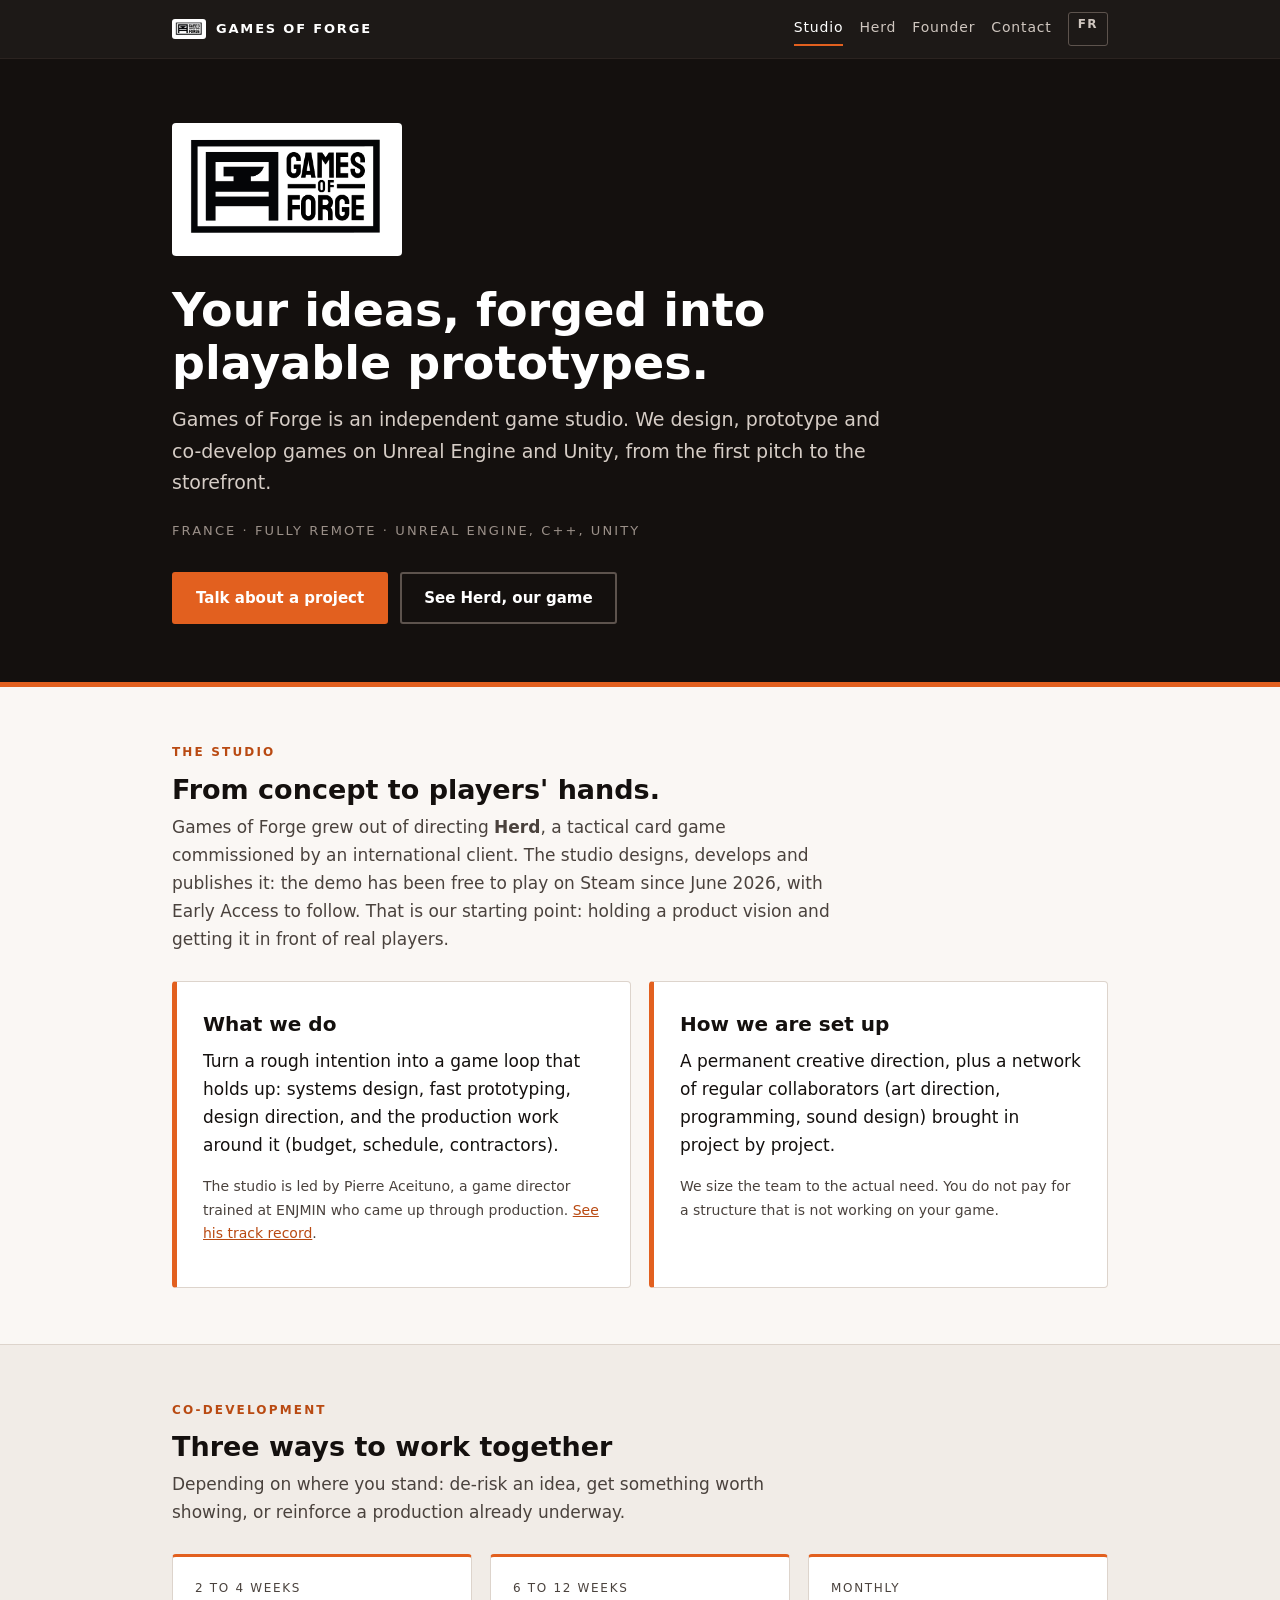
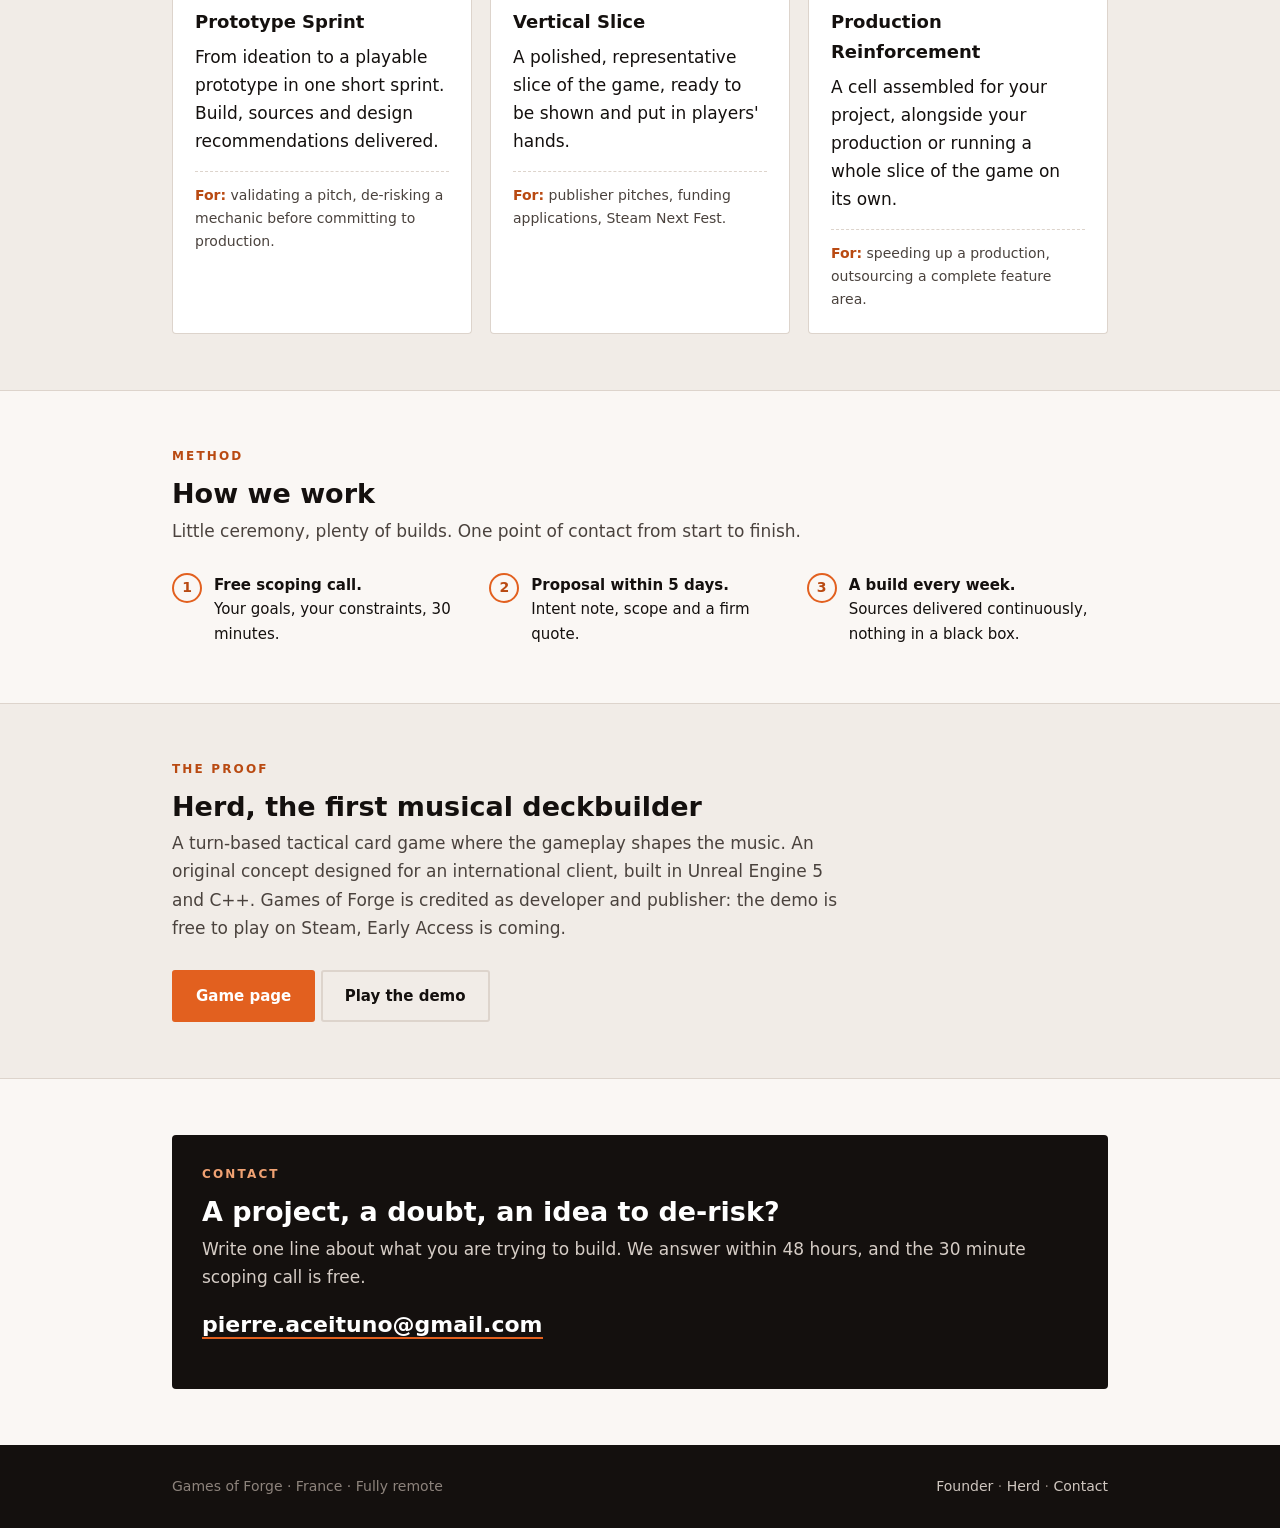
==== en/index.html @ 680ab9d8 "Site Games of Forge v1 : studio, fondateur, Herd, en francais et en anglais" ====
<!doctype html>
<html lang="en">
<head>
<meta charset="utf-8">
<meta name="viewport" content="width=device-width, initial-scale=1">
<title>Games of Forge: independent game studio</title>
<meta name="description" content="Games of Forge is an independent game studio in France. Creative direction, rapid prototyping and co-development on Unreal Engine and Unity. Herd, the first musical deckbuilder, playable demo on Steam.">
<meta property="og:type" content="website">
<meta property="og:locale" content="en_GB">
<meta property="og:title" content="Games of Forge: independent game studio">
<meta property="og:description" content="Design, prototyping and co-development on Unreal Engine and Unity. Herd, the first musical deckbuilder, playable demo on Steam.">
<meta property="og:image" content="og.png">
<meta name="twitter:card" content="summary_large_image">
<link rel="icon" href="../assets/gof-icon.png">
<link rel="stylesheet" href="../style.css">
</head>
<body>

<nav class="nav">
  <div class="wrap">
    <a class="nav-brand" href="index.html"><img src="../assets/gof-logo.png" alt="Games of Forge"> Games of Forge</a>
    <div class="nav-links">
      <a href="index.html" class="on">Studio</a>
      <a href="herd.html">Herd</a>
      <a href="pierre.html">Founder</a>
      <a href="#contact">Contact</a>
      <a class="lang" href="../index.html" hreflang="fr">FR</a>
    </div>
  </div>
</nav>

<header class="hero">
  <div class="wrap">
    <img class="logo" src="../assets/gof-logo.png" alt="Games of Forge logo">
    <h1>Your ideas, forged into playable prototypes.</h1>
    <p class="sub">Games of Forge is an independent game studio. We design, prototype and co-develop games on Unreal Engine and Unity, from the first pitch to the storefront.</p>
    <p class="meta">France · Fully remote · Unreal Engine, C++, Unity</p>
    <div class="cta">
      <a class="btn" href="#contact">Talk about a project</a>
      <a class="btn ghost" href="herd.html">See Herd, our game</a>
    </div>
  </div>
</header>

<section>
  <div class="wrap">
    <p class="kicker">The studio</p>
    <h2>From concept to players' hands.</h2>
    <p class="lead">Games of Forge grew out of directing <b>Herd</b>, a tactical card game commissioned by an international client. The studio designs, develops and publishes it: the demo has been free to play on Steam since June 2026, with Early Access to follow. That is our starting point: holding a product vision and getting it in front of real players.</p>

    <div class="grid c2">
      <div class="feature">
        <h3>What we do</h3>
        <p>Turn a rough intention into a game loop that holds up: systems design, fast prototyping, design direction, and the production work around it (budget, schedule, contractors).</p>
        <p class="small">The studio is led by Pierre Aceituno, a game director trained at ENJMIN who came up through production. <a href="pierre.html">See his track record</a>.</p>
      </div>
      <div class="feature">
        <h3>How we are set up</h3>
        <p>A permanent creative direction, plus a network of regular collaborators (art direction, programming, sound design) brought in project by project.</p>
        <p class="small">We size the team to the actual need. You do not pay for a structure that is not working on your game.</p>
      </div>
    </div>
  </div>
</section>

<section class="alt">
  <div class="wrap">
    <p class="kicker">Co-development</p>
    <h2>Three ways to work together</h2>
    <p class="lead">Depending on where you stand: de-risk an idea, get something worth showing, or reinforce a production already underway.</p>

    <div class="grid c3">
      <div class="card">
        <p class="tag">2 to 4 weeks</p>
        <h3>Prototype Sprint</h3>
        <p>From ideation to a playable prototype in one short sprint. Build, sources and design recommendations delivered.</p>
        <p class="pour"><b>For:</b> validating a pitch, de-risking a mechanic before committing to production.</p>
      </div>
      <div class="card">
        <p class="tag">6 to 12 weeks</p>
        <h3>Vertical Slice</h3>
        <p>A polished, representative slice of the game, ready to be shown and put in players' hands.</p>
        <p class="pour"><b>For:</b> publisher pitches, funding applications, Steam Next Fest.</p>
      </div>
      <div class="card">
        <p class="tag">Monthly</p>
        <h3>Production Reinforcement</h3>
        <p>A cell assembled for your project, alongside your production or running a whole slice of the game on its own.</p>
        <p class="pour"><b>For:</b> speeding up a production, outsourcing a complete feature area.</p>
      </div>
    </div>
  </div>
</section>

<section>
  <div class="wrap">
    <p class="kicker">Method</p>
    <h2>How we work</h2>
    <p class="lead">Little ceremony, plenty of builds. One point of contact from start to finish.</p>
    <div class="steps">
      <div class="step">
        <div class="num">1</div>
        <p><b>Free scoping call.</b><br>Your goals, your constraints, 30 minutes.</p>
      </div>
      <div class="step">
        <div class="num">2</div>
        <p><b>Proposal within 5 days.</b><br>Intent note, scope and a firm quote.</p>
      </div>
      <div class="step">
        <div class="num">3</div>
        <p><b>A build every week.</b><br>Sources delivered continuously, nothing in a black box.</p>
      </div>
    </div>
  </div>
</section>

<section class="alt">
  <div class="wrap">
    <p class="kicker">The proof</p>
    <h2>Herd, the first musical deckbuilder</h2>
    <p class="lead">A turn-based tactical card game where the gameplay shapes the music. An original concept designed for an international client, built in Unreal Engine 5 and C++. Games of Forge is credited as developer and publisher: the demo is free to play on Steam, Early Access is coming.</p>
    <div class="cta" style="margin-top:0">
      <a class="btn" href="herd.html">Game page</a>
      <a class="btn ghost" style="color:var(--ink);border-color:var(--line)" href="https://store.steampowered.com/app/4291690/" target="_blank" rel="noopener">Play the demo</a>
    </div>
  </div>
</section>

<section id="contact">
  <div class="wrap">
    <div class="contact-box">
      <p class="kicker" style="color:#f0a273">Contact</p>
      <h2>A project, a doubt, an idea to de-risk?</h2>
      <p>Write one line about what you are trying to build. We answer within 48 hours, and the 30 minute scoping call is free.</p>
      <p><a class="mail" href="mailto:pierre.aceituno@gmail.com?subject=Games%20of%20Forge%20project">pierre.aceituno@gmail.com</a></p>
    </div>
  </div>
</section>

<footer>
  <div class="wrap">
    <div>Games of Forge · France · Fully remote</div>
    <div><a href="pierre.html">Founder</a> · <a href="herd.html">Herd</a> · <a href="mailto:pierre.aceituno@gmail.com">Contact</a></div>
  </div>
</footer>

</body>
</html>
---- style.css ----
/* Games of Forge : feuille de style unique. Sobre, noir / blanc / orange forge. */

:root {
  --ink: #14100e;
  --ink-soft: #4a423d;
  --paper: #faf7f4;
  --paper-alt: #f1ece7;
  --line: #ddd4cc;
  --forge: #e2601f;
  --forge-dark: #b94a12;
  --max: 980px;
}

* { box-sizing: border-box; }

html { scroll-behavior: smooth; }

body {
  margin: 0;
  background: var(--paper);
  color: var(--ink);
  font-family: "Segoe UI", Inter, system-ui, -apple-system, Helvetica, Arial, sans-serif;
  font-size: 17px;
  line-height: 1.65;
  -webkit-text-size-adjust: 100%;
}

img { max-width: 100%; height: auto; display: block; }

a { color: var(--forge-dark); }
a:hover { color: var(--forge); }

.wrap { max-width: var(--max); margin: 0 auto; padding: 0 22px; }

/* ---------- barre de navigation ---------- */
.nav {
  position: sticky; top: 0; z-index: 20;
  background: rgba(20, 16, 14, .96);
  border-bottom: 1px solid #2b2320;
}
.nav .wrap {
  display: flex; align-items: center; gap: 18px;
  min-height: 58px; flex-wrap: wrap;
}
.nav-brand {
  display: flex; align-items: center; gap: 10px;
  color: #fff; text-decoration: none;
  font-weight: 700; letter-spacing: .14em; text-transform: uppercase; font-size: 13px;
}
.nav-brand img { width: 34px; background: #fff; padding: 3px; border-radius: 3px; }
.nav-links { display: flex; gap: 16px; margin-left: auto; flex-wrap: wrap; }
.nav-links a {
  color: #cfc6bf; text-decoration: none; font-size: 14px;
  letter-spacing: .06em; padding: 4px 0;
}
.nav-links a:hover, .nav-links a.on { color: #fff; border-bottom: 2px solid var(--forge); }
.nav-links a.lang {
  border: 1px solid #5d534d; border-radius: 3px; padding: 2px 9px;
  font-size: 12px; letter-spacing: .12em; font-weight: 700;
}
.nav-links a.lang:hover { border-color: var(--forge); color: #fff; }

/* ---------- hero ---------- */
.hero {
  background: var(--ink);
  color: #fff;
  padding: 64px 0 58px;
  border-bottom: 5px solid var(--forge);
}
.hero img.logo { width: 230px; background: #fff; padding: 12px; border-radius: 4px; margin-bottom: 28px; }
.hero h1 {
  font-size: clamp(28px, 6.2vw, 46px);
  line-height: 1.15; margin: 0 0 14px; font-weight: 700;
  max-width: 20ch;
}
.hero p.sub { font-size: clamp(16px, 3.6vw, 19px); color: #d6cdc6; margin: 0 0 8px; max-width: 60ch; }
.hero p.meta {
  margin: 22px 0 0; font-size: 13px; letter-spacing: .16em;
  text-transform: uppercase; color: #9b9089;
}
.hero .cta { margin-top: 30px; display: flex; gap: 12px; flex-wrap: wrap; }

.btn {
  display: inline-block; text-decoration: none; font-weight: 600; font-size: 15px;
  padding: 12px 22px; border-radius: 3px; border: 2px solid var(--forge);
  background: var(--forge); color: #fff;
}
.btn:hover { background: var(--forge-dark); border-color: var(--forge-dark); color: #fff; }
.btn.ghost { background: transparent; color: #fff; border-color: #5d534d; }
.btn.ghost:hover { border-color: #fff; background: transparent; color: #fff; }

/* ---------- sections ---------- */
section { padding: 56px 0; border-bottom: 1px solid var(--line); }
section.alt { background: var(--paper-alt); }
section:last-of-type { border-bottom: 0; }

h2 {
  font-size: clamp(21px, 4.6vw, 27px); margin: 0 0 6px; line-height: 1.25;
}
h2 + .lead { color: var(--ink-soft); margin: 0 0 28px; max-width: 62ch; }
h3 { font-size: 18px; margin: 0 0 6px; }
p { margin: 0 0 16px; }
.small { font-size: 14px; color: var(--ink-soft); }

.kicker {
  font-size: 12px; letter-spacing: .18em; text-transform: uppercase;
  color: var(--forge-dark); font-weight: 700; margin: 0 0 10px;
}

/* ---------- grilles ---------- */
.grid { display: grid; gap: 18px; }
.grid.c3 { grid-template-columns: repeat(3, 1fr); }
.grid.c2 { grid-template-columns: repeat(2, 1fr); }

.card {
  background: #fff; border: 1px solid var(--line); border-radius: 4px;
  padding: 22px; border-top: 3px solid var(--forge);
}
.card .tag {
  font-size: 12px; letter-spacing: .14em; text-transform: uppercase;
  color: var(--ink-soft); margin: 0 0 8px;
}
.card p:last-child { margin-bottom: 0; }
.card .pour { font-size: 14px; color: var(--ink-soft); border-top: 1px dashed var(--line); padding-top: 12px; margin-top: 14px; }
.card .pour b { color: var(--forge-dark); }

/* etapes numerotees */
.steps { counter-reset: step; display: grid; gap: 16px; grid-template-columns: repeat(3, 1fr); }
.step { display: flex; gap: 12px; align-items: flex-start; }
.step .num {
  flex: 0 0 30px; height: 30px; border-radius: 50%;
  border: 2px solid var(--forge); color: var(--forge-dark);
  display: flex; align-items: center; justify-content: center;
  font-weight: 700; font-size: 14px;
}
.step p { margin: 0; font-size: 15px; }

/* bloc mis en avant */
.feature {
  background: #fff; border: 1px solid var(--line); border-left: 5px solid var(--forge);
  border-radius: 4px; padding: 26px;
}
.feature h3 { font-size: 20px; }

/* liste de faits */
.facts { list-style: none; padding: 0; margin: 0; }
.facts li { padding: 10px 0; border-bottom: 1px solid var(--line); font-size: 15px; }
.facts li:last-child { border-bottom: 0; }
.facts b { display: block; font-size: 13px; letter-spacing: .08em; text-transform: uppercase; color: var(--ink-soft); font-weight: 700; }

/* ---------- parcours (page Pierre) ---------- */
.job { padding: 22px 0; border-bottom: 1px solid var(--line); }
.job:last-child { border-bottom: 0; }
.job .when { font-size: 13px; letter-spacing: .1em; text-transform: uppercase; color: var(--forge-dark); font-weight: 700; }
.job h3 { margin: 4px 0 2px; }
.job .where { color: var(--ink-soft); font-size: 15px; margin: 0 0 10px; }
.job ul { margin: 0; padding-left: 20px; }
.job li { margin-bottom: 6px; }

.tags { display: flex; flex-wrap: wrap; gap: 8px; padding: 0; margin: 0; list-style: none; }
.tags li {
  font-size: 13px; padding: 5px 11px; border-radius: 999px;
  background: #fff; border: 1px solid var(--line); color: var(--ink-soft);
}

/* ---------- contact ---------- */
.contact-box { background: var(--ink); color: #fff; border-radius: 4px; padding: 30px; }
.contact-box h2 { color: #fff; }
.contact-box p { color: #d6cdc6; }
.contact-box a.mail {
  color: #fff; font-size: clamp(17px, 4vw, 22px); font-weight: 700;
  text-decoration: none; border-bottom: 2px solid var(--forge); word-break: break-all;
}

/* ---------- pied de page ---------- */
footer {
  background: var(--ink); color: #8d837c; padding: 30px 0; font-size: 14px;
}
footer a { color: #cfc6bf; text-decoration: none; }
footer a:hover { color: #fff; }
footer .wrap { display: flex; gap: 14px; justify-content: space-between; flex-wrap: wrap; }

/* ---------- telephone ---------- */
@media (max-width: 760px) {
  body { font-size: 16px; }
  .grid.c3, .grid.c2, .steps { grid-template-columns: 1fr; }
  .hero { padding: 44px 0 40px; }
  .hero img.logo { width: 180px; }
  section { padding: 42px 0; }
  .nav .wrap { min-height: 52px; gap: 10px; }
  .nav-links { gap: 12px; margin-left: 0; width: 100%; }
}
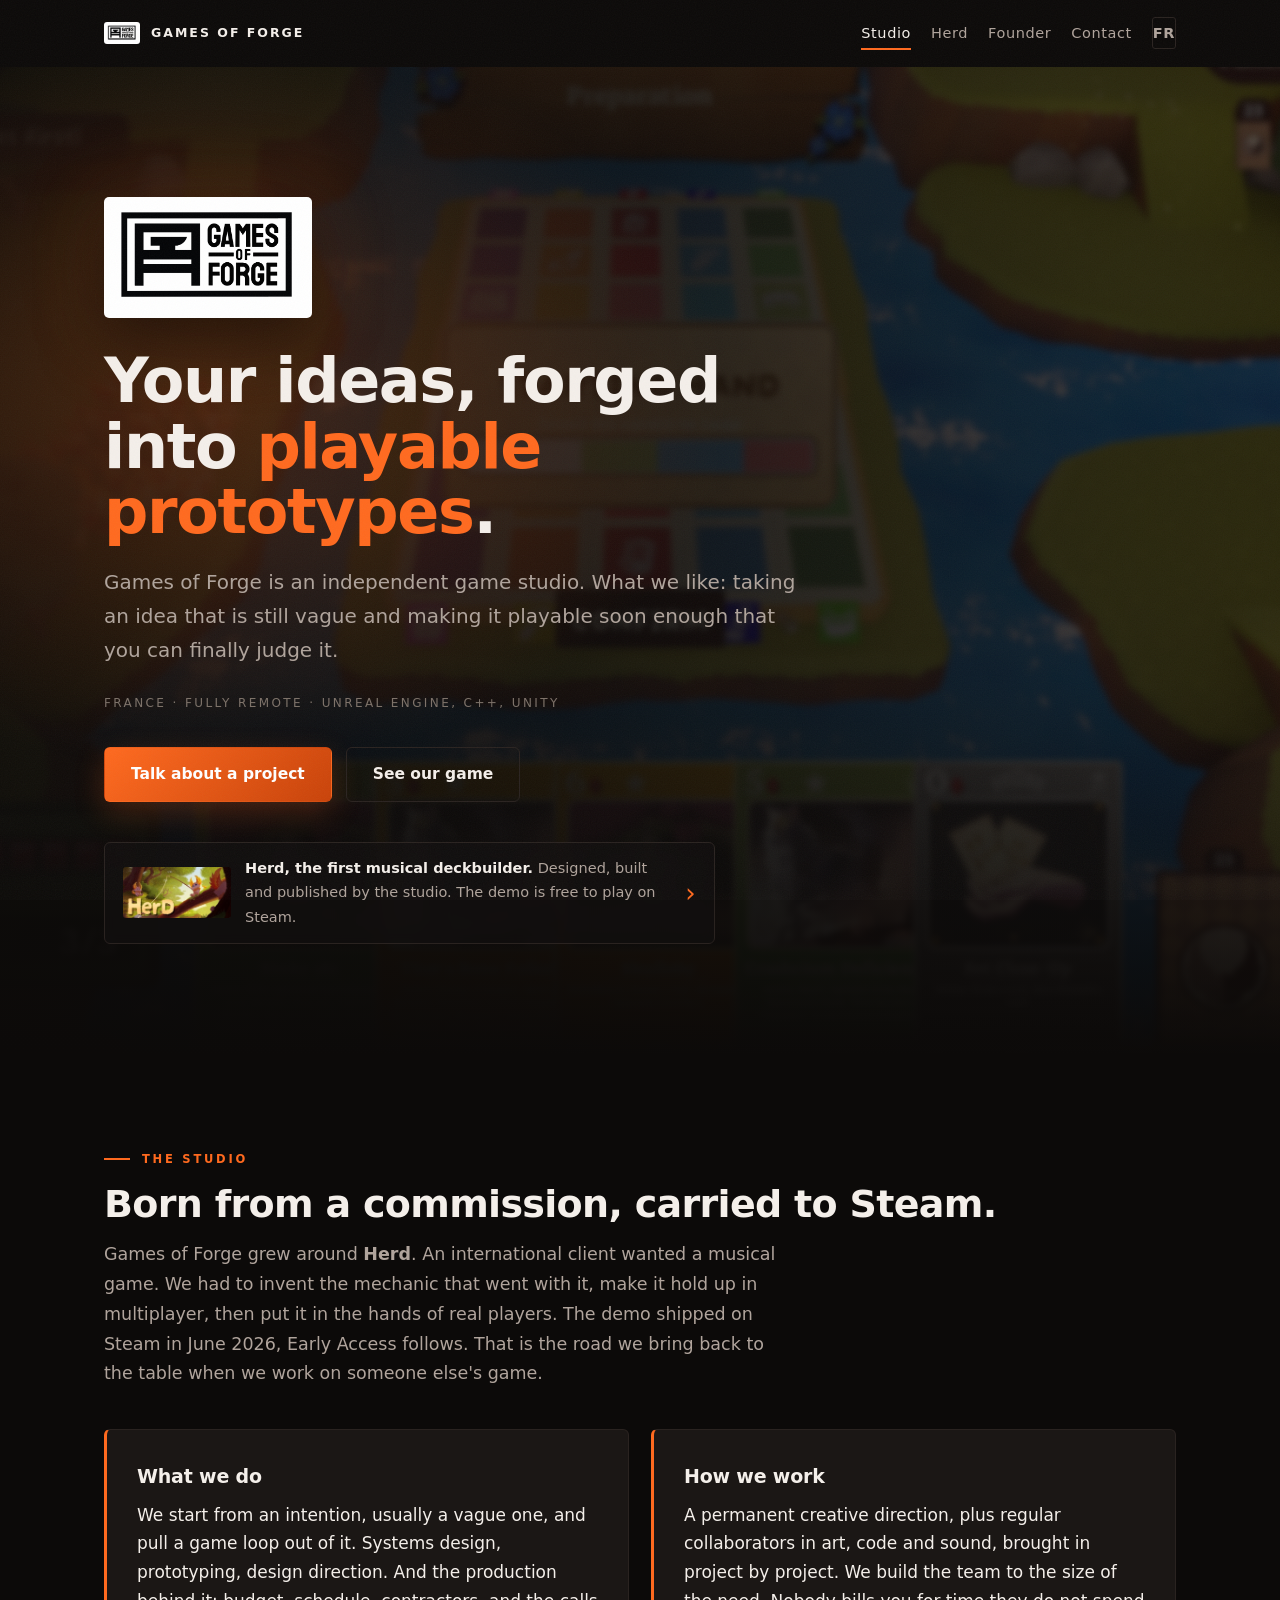
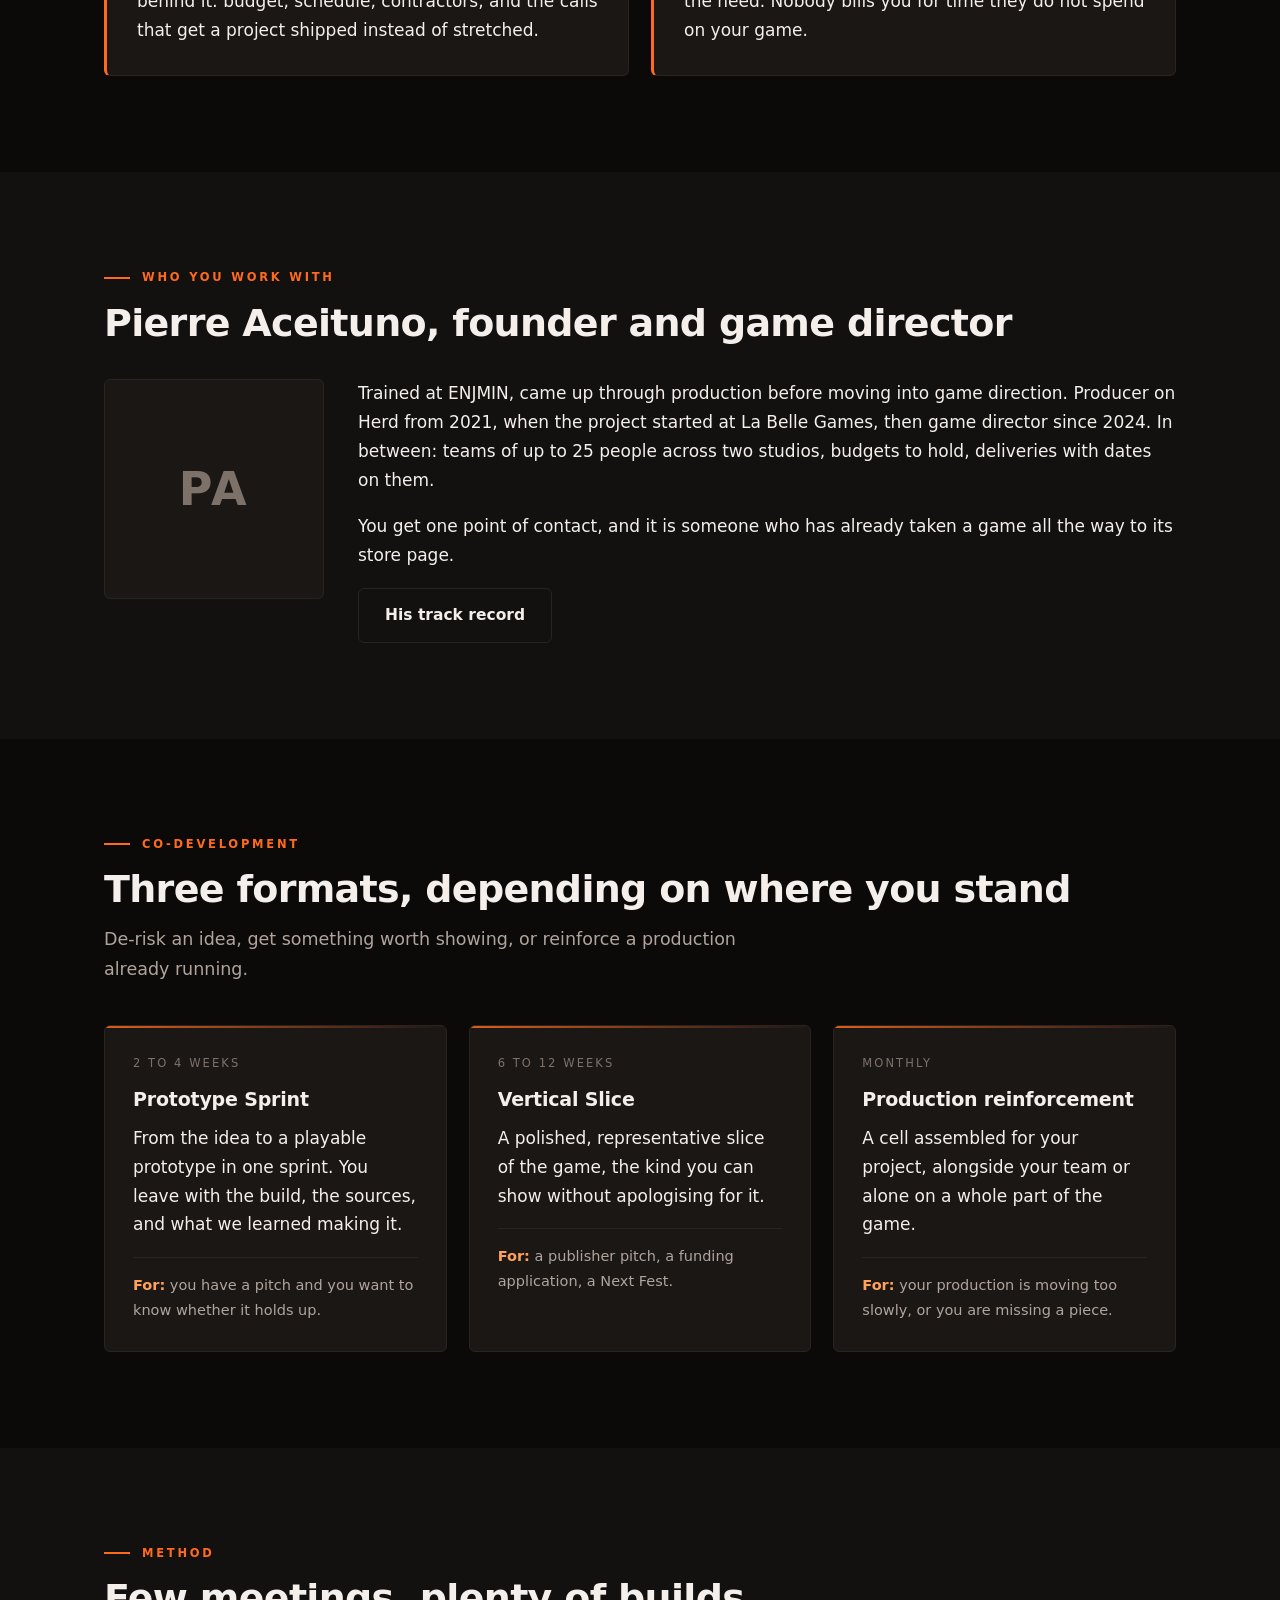
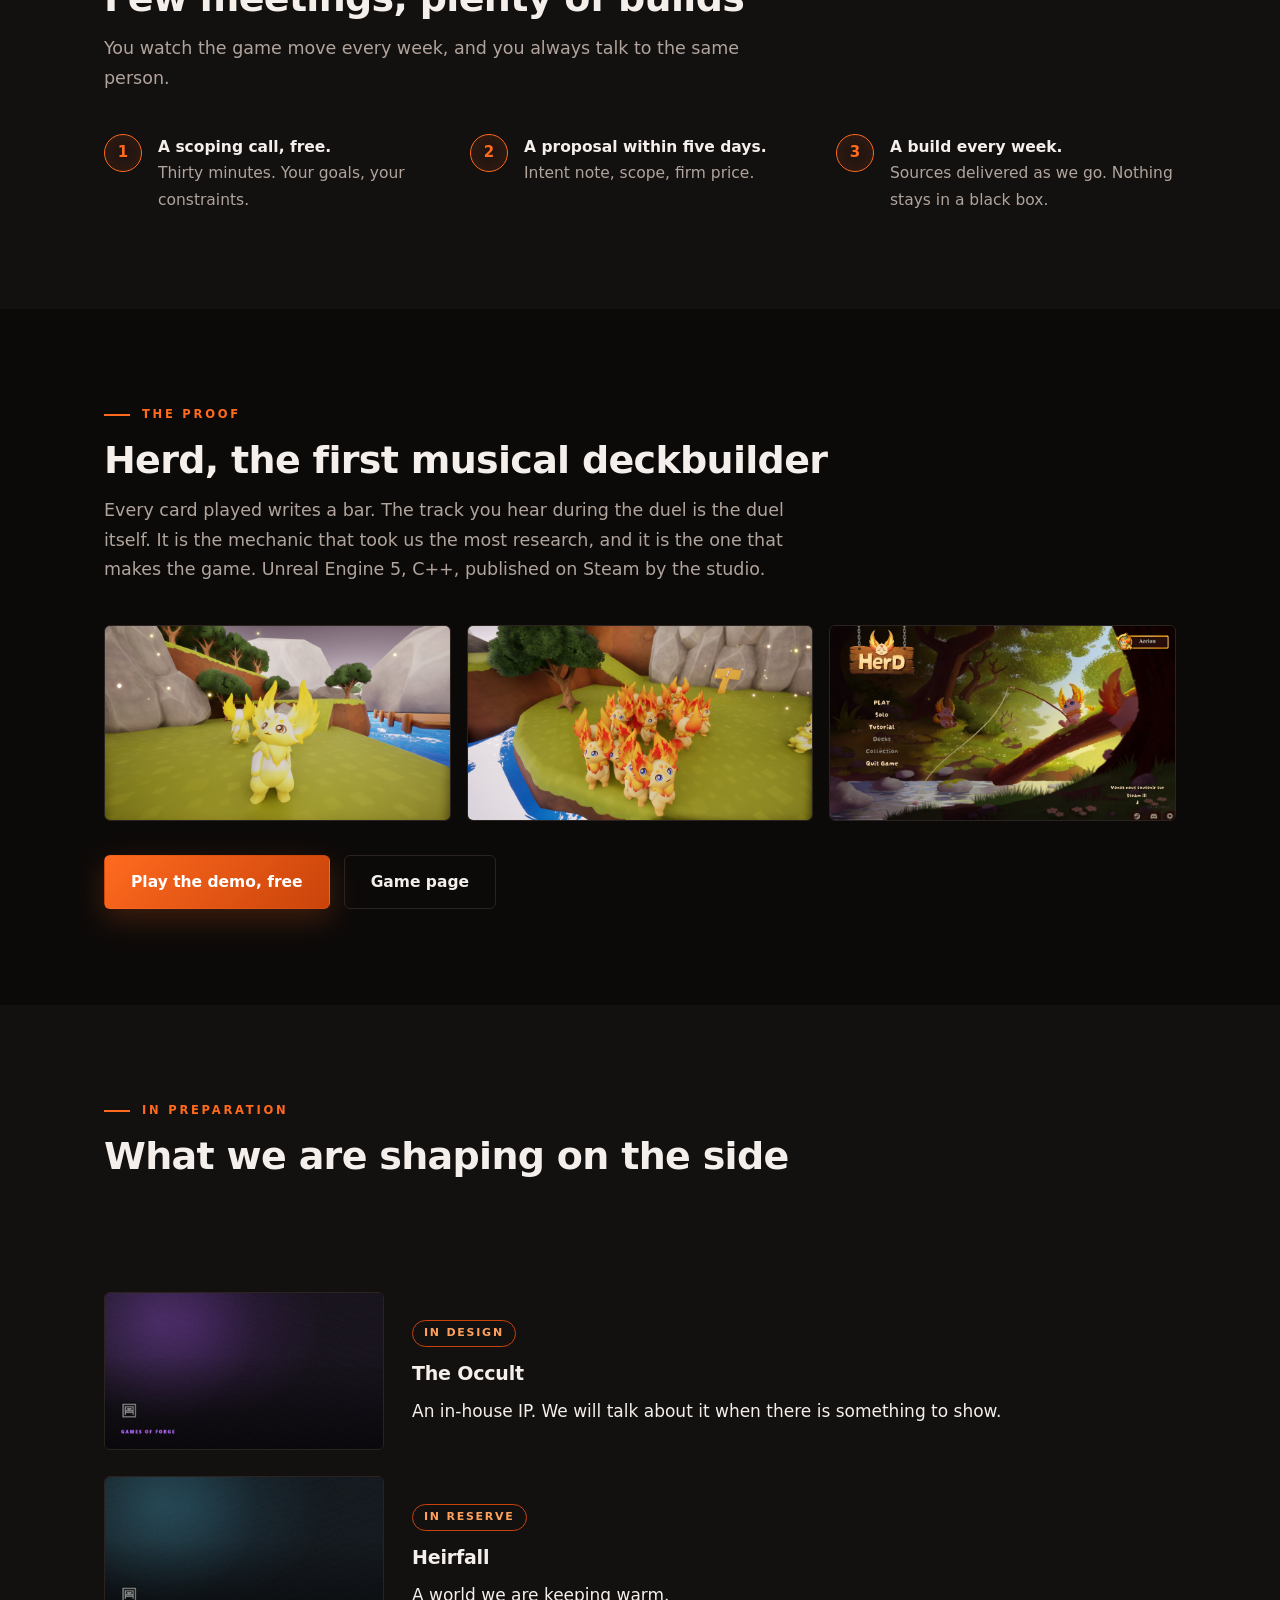
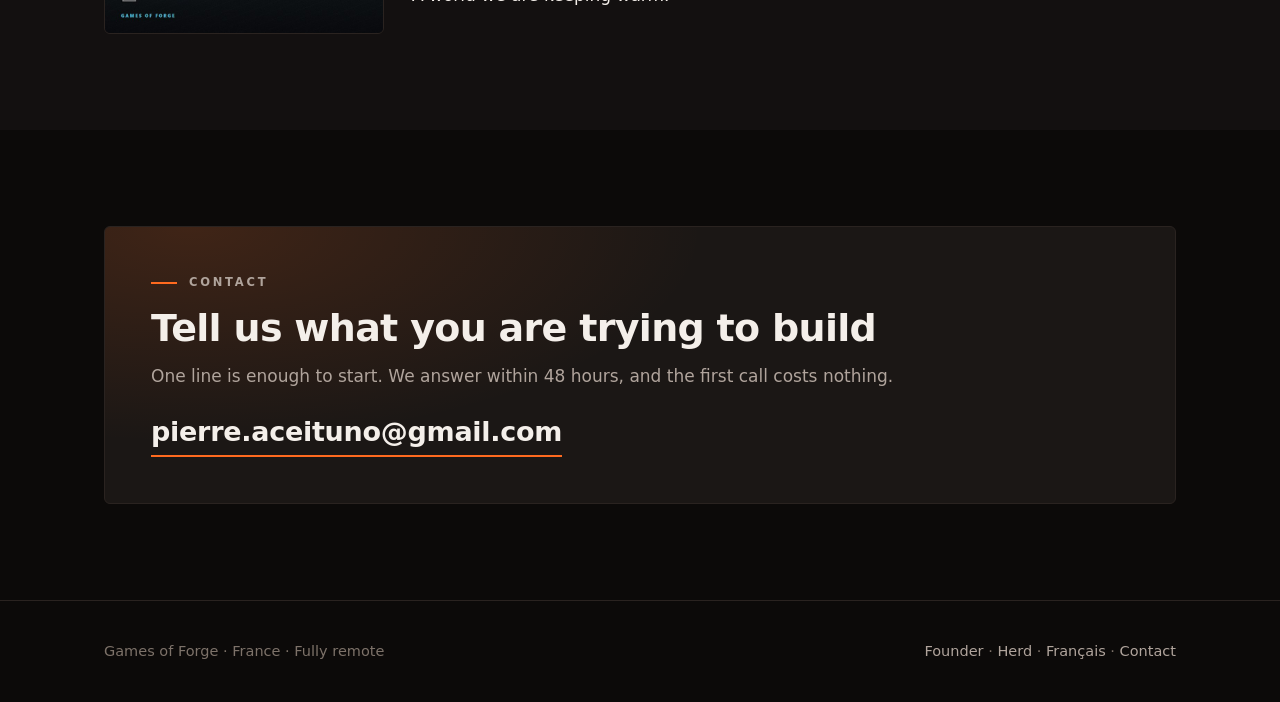
==== commit 2916b218: "Rattrapage des anciennes adresses /en/ + page 404 habillee, et version reelle de TORFA L'anglais vit" ====
--- a/en/index.html
+++ b/en/index.html
@@ -3,146 +3,22 @@
 <head>
 <meta charset="utf-8">
 <meta name="viewport" content="width=device-width, initial-scale=1">
-<title>Games of Forge: independent game studio</title>
-<meta name="description" content="Games of Forge is an independent game studio in France. Creative direction, rapid prototyping and co-development on Unreal Engine and Unity. Herd, the first musical deckbuilder, playable demo on Steam.">
-<meta property="og:type" content="website">
-<meta property="og:locale" content="en_GB">
-<meta property="og:title" content="Games of Forge: independent game studio">
-<meta property="og:description" content="Design, prototyping and co-development on Unreal Engine and Unity. Herd, the first musical deckbuilder, playable demo on Steam.">
-<meta property="og:image" content="og.png">
-<meta name="twitter:card" content="summary_large_image">
+<title>Games of Forge</title>
+<meta name="robots" content="noindex">
+<link rel="canonical" href="https://games-of-forge.github.io/">
+<meta http-equiv="refresh" content="0; url=../">
+<script>location.replace('../');</script>
 <link rel="icon" href="../assets/gof-icon.png">
 <link rel="stylesheet" href="../style.css">
 </head>
 <body>
-
-<nav class="nav">
+<!-- Rattrapage : cette adresse a circule avant la mise en ligne, l'anglais vit en fait a la racine. -->
+<section class="hero compact">
   <div class="wrap">
-    <a class="nav-brand" href="index.html"><img src="../assets/gof-logo.png" alt="Games of Forge"> Games of Forge</a>
-    <div class="nav-links">
-      <a href="index.html" class="on">Studio</a>
-      <a href="herd.html">Herd</a>
-      <a href="pierre.html">Founder</a>
-      <a href="#contact">Contact</a>
-      <a class="lang" href="../index.html" hreflang="fr">FR</a>
-    </div>
-  </div>
-</nav>
-
-<header class="hero">
-  <div class="wrap">
-    <img class="logo" src="../assets/gof-logo.png" alt="Games of Forge logo">
-    <h1>Your ideas, forged into playable prototypes.</h1>
-    <p class="sub">Games of Forge is an independent game studio. We design, prototype and co-develop games on Unreal Engine and Unity, from the first pitch to the storefront.</p>
-    <p class="meta">France · Fully remote · Unreal Engine, C++, Unity</p>
-    <div class="cta">
-      <a class="btn" href="#contact">Talk about a project</a>
-      <a class="btn ghost" href="herd.html">See Herd, our game</a>
-    </div>
-  </div>
-</header>
-
-<section>
-  <div class="wrap">
-    <p class="kicker">The studio</p>
-    <h2>From concept to players' hands.</h2>
-    <p class="lead">Games of Forge grew out of directing <b>Herd</b>, a tactical card game commissioned by an international client. The studio designs, develops and publishes it: the demo has been free to play on Steam since June 2026, with Early Access to follow. That is our starting point: holding a product vision and getting it in front of real players.</p>
-
-    <div class="grid c2">
-      <div class="feature">
-        <h3>What we do</h3>
-        <p>Turn a rough intention into a game loop that holds up: systems design, fast prototyping, design direction, and the production work around it (budget, schedule, contractors).</p>
-        <p class="small">The studio is led by Pierre Aceituno, a game director trained at ENJMIN who came up through production. <a href="pierre.html">See his track record</a>.</p>
-      </div>
-      <div class="feature">
-        <h3>How we are set up</h3>
-        <p>A permanent creative direction, plus a network of regular collaborators (art direction, programming, sound design) brought in project by project.</p>
-        <p class="small">We size the team to the actual need. You do not pay for a structure that is not working on your game.</p>
-      </div>
-    </div>
+    <p class="surtitre">Games of Forge</p>
+    <p class="chapo">The English site now lives at the root address.</p>
+    <div class="actions"><a class="bouton" href="../">Continue</a></div>
   </div>
 </section>
-
-<section class="alt">
-  <div class="wrap">
-    <p class="kicker">Co-development</p>
-    <h2>Three ways to work together</h2>
-    <p class="lead">Depending on where you stand: de-risk an idea, get something worth showing, or reinforce a production already underway.</p>
-
-    <div class="grid c3">
-      <div class="card">
-        <p class="tag">2 to 4 weeks</p>
-        <h3>Prototype Sprint</h3>
-        <p>From ideation to a playable prototype in one short sprint. Build, sources and design recommendations delivered.</p>
-        <p class="pour"><b>For:</b> validating a pitch, de-risking a mechanic before committing to production.</p>
-      </div>
-      <div class="card">
-        <p class="tag">6 to 12 weeks</p>
-        <h3>Vertical Slice</h3>
-        <p>A polished, representative slice of the game, ready to be shown and put in players' hands.</p>
-        <p class="pour"><b>For:</b> publisher pitches, funding applications, Steam Next Fest.</p>
-      </div>
-      <div class="card">
-        <p class="tag">Monthly</p>
-        <h3>Production Reinforcement</h3>
-        <p>A cell assembled for your project, alongside your production or running a whole slice of the game on its own.</p>
-        <p class="pour"><b>For:</b> speeding up a production, outsourcing a complete feature area.</p>
-      </div>
-    </div>
-  </div>
-</section>
-
-<section>
-  <div class="wrap">
-    <p class="kicker">Method</p>
-    <h2>How we work</h2>
-    <p class="lead">Little ceremony, plenty of builds. One point of contact from start to finish.</p>
-    <div class="steps">
-      <div class="step">
-        <div class="num">1</div>
-        <p><b>Free scoping call.</b><br>Your goals, your constraints, 30 minutes.</p>
-      </div>
-      <div class="step">
-        <div class="num">2</div>
-        <p><b>Proposal within 5 days.</b><br>Intent note, scope and a firm quote.</p>
-      </div>
-      <div class="step">
-        <div class="num">3</div>
-        <p><b>A build every week.</b><br>Sources delivered continuously, nothing in a black box.</p>
-      </div>
-    </div>
-  </div>
-</section>
-
-<section class="alt">
-  <div class="wrap">
-    <p class="kicker">The proof</p>
-    <h2>Herd, the first musical deckbuilder</h2>
-    <p class="lead">A turn-based tactical card game where the gameplay shapes the music. An original concept designed for an international client, built in Unreal Engine 5 and C++. Games of Forge is credited as developer and publisher: the demo is free to play on Steam, Early Access is coming.</p>
-    <div class="cta" style="margin-top:0">
-      <a class="btn" href="herd.html">Game page</a>
-      <a class="btn ghost" style="color:var(--ink);border-color:var(--line)" href="https://store.steampowered.com/app/4291690/" target="_blank" rel="noopener">Play the demo</a>
-    </div>
-  </div>
-</section>
-
-<section id="contact">
-  <div class="wrap">
-    <div class="contact-box">
-      <p class="kicker" style="color:#f0a273">Contact</p>
-      <h2>A project, a doubt, an idea to de-risk?</h2>
-      <p>Write one line about what you are trying to build. We answer within 48 hours, and the 30 minute scoping call is free.</p>
-      <p><a class="mail" href="mailto:pierre.aceituno@gmail.com?subject=Games%20of%20Forge%20project">pierre.aceituno@gmail.com</a></p>
-    </div>
-  </div>
-</section>
-
-<footer>
-  <div class="wrap">
-    <div>Games of Forge · France · Fully remote</div>
-    <div><a href="pierre.html">Founder</a> · <a href="herd.html">Herd</a> · <a href="mailto:pierre.aceituno@gmail.com">Contact</a></div>
-  </div>
-</footer>
-
 </body>
 </html>
--- a/style.css
+++ b/style.css
@@ -1,14 +1,19 @@
-/* Games of Forge : feuille de style unique. Sobre, noir / blanc / orange forge. */
+/* Games of Forge : feuille de style unique.
+   Ecrin sombre, accents de forge, les visuels de jeu eclatent dedans comme des fenetres. */
 
 :root {
-  --ink: #14100e;
-  --ink-soft: #4a423d;
-  --paper: #faf7f4;
-  --paper-alt: #f1ece7;
-  --line: #ddd4cc;
-  --forge: #e2601f;
-  --forge-dark: #b94a12;
-  --max: 980px;
+  --noir: #0c0a09;
+  --noir-2: #131010;
+  --noir-3: #1b1715;
+  --trait: #2a2320;
+  --texte: #f4efea;
+  --texte-doux: #b0a49c;
+  --texte-faible: #7d7269;
+  --forge: #ff6a1f;
+  --forge-clair: #ffa15c;
+  --forge-sombre: #c9430a;
+  --max: 1120px;
+  --rayon: 6px;
 }
 
 * { box-sizing: border-box; }
@@ -17,176 +22,356 @@
 
 body {
   margin: 0;
-  background: var(--paper);
-  color: var(--ink);
+  background: var(--noir);
+  color: var(--texte);
   font-family: "Segoe UI", Inter, system-ui, -apple-system, Helvetica, Arial, sans-serif;
   font-size: 17px;
-  line-height: 1.65;
+  line-height: 1.7;
   -webkit-text-size-adjust: 100%;
+  -webkit-font-smoothing: antialiased;
+  overflow-x: hidden;
 }
 
 img { max-width: 100%; height: auto; display: block; }
-
-a { color: var(--forge-dark); }
+a { color: var(--forge-clair); text-decoration: none; }
 a:hover { color: var(--forge); }
 
-.wrap { max-width: var(--max); margin: 0 auto; padding: 0 22px; }
-
-/* ---------- barre de navigation ---------- */
+.wrap { max-width: var(--max); margin: 0 auto; padding: 0 24px; }
+
+/* ---------- grain sur toute la page ---------- */
+body::after {
+  content: ""; position: fixed; inset: 0; z-index: 9999; pointer-events: none; opacity: .04;
+  background-image: url("data:image/svg+xml,%3Csvg xmlns='http://www.w3.org/2000/svg' width='160' height='160'%3E%3Cfilter id='n'%3E%3CfeTurbulence type='fractalNoise' baseFrequency='.85' numOctaves='3'/%3E%3C/filter%3E%3Crect width='160' height='160' filter='url(%23n)'/%3E%3C/svg%3E");
+}
+
+/* ---------- navigation ---------- */
 .nav {
-  position: sticky; top: 0; z-index: 20;
-  background: rgba(20, 16, 14, .96);
-  border-bottom: 1px solid #2b2320;
-}
-.nav .wrap {
-  display: flex; align-items: center; gap: 18px;
-  min-height: 58px; flex-wrap: wrap;
-}
-.nav-brand {
-  display: flex; align-items: center; gap: 10px;
-  color: #fff; text-decoration: none;
-  font-weight: 700; letter-spacing: .14em; text-transform: uppercase; font-size: 13px;
-}
-.nav-brand img { width: 34px; background: #fff; padding: 3px; border-radius: 3px; }
-.nav-links { display: flex; gap: 16px; margin-left: auto; flex-wrap: wrap; }
-.nav-links a {
-  color: #cfc6bf; text-decoration: none; font-size: 14px;
-  letter-spacing: .06em; padding: 4px 0;
-}
-.nav-links a:hover, .nav-links a.on { color: #fff; border-bottom: 2px solid var(--forge); }
-.nav-links a.lang {
-  border: 1px solid #5d534d; border-radius: 3px; padding: 2px 9px;
-  font-size: 12px; letter-spacing: .12em; font-weight: 700;
-}
-.nav-links a.lang:hover { border-color: var(--forge); color: #fff; }
+  position: sticky; top: 0; z-index: 50;
+  transition: background .35s ease, border-color .35s ease, backdrop-filter .35s ease;
+  border-bottom: 1px solid transparent;
+}
+.nav.dense {
+  background: rgba(12, 10, 9, .82);
+  backdrop-filter: blur(14px) saturate(140%);
+  -webkit-backdrop-filter: blur(14px) saturate(140%);
+  border-bottom-color: var(--trait);
+}
+.nav .wrap { display: flex; align-items: center; gap: 20px; min-height: 66px; flex-wrap: wrap; }
+.marque {
+  display: flex; align-items: center; gap: 11px; color: var(--texte);
+  font-weight: 800; letter-spacing: .16em; text-transform: uppercase; font-size: 12.5px;
+}
+.marque img { width: 36px; background: #fff; padding: 3px; border-radius: 3px; }
+.liens { display: flex; align-items: center; gap: 20px; margin-left: auto; flex-wrap: wrap; }
+.liens a {
+  color: var(--texte-doux); font-size: 14.5px; letter-spacing: .04em;
+  position: relative; padding: 3px 0; transition: color .2s ease;
+}
+.liens a::after {
+  content: ""; position: absolute; left: 0; right: 100%; bottom: -2px; height: 2px;
+  background: var(--forge); transition: right .28s ease;
+}
+.liens a:hover { color: var(--texte); }
+.liens a:hover::after, .liens a.actif::after { right: 0; }
+.liens a.actif { color: var(--texte); }
+.langue {
+  border: 1px solid var(--trait); border-radius: 3px; padding: 4px 11px;
+  font-size: 12px; letter-spacing: .12em; font-weight: 700; color: var(--texte-doux);
+  transition: border-color .2s ease, color .2s ease;
+}
+.langue::after { display: none; }
+.langue:hover { border-color: var(--forge); color: var(--texte); }
 
 /* ---------- hero ---------- */
-.hero {
-  background: var(--ink);
-  color: #fff;
-  padding: 64px 0 58px;
-  border-bottom: 5px solid var(--forge);
-}
-.hero img.logo { width: 230px; background: #fff; padding: 12px; border-radius: 4px; margin-bottom: 28px; }
+.hero { position: relative; overflow: hidden; padding: 130px 0 110px; isolation: isolate; }
+.hero-fond {
+  position: absolute; inset: 0; z-index: -2;
+  background-size: cover; background-position: center;
+  /* leger flou : l'image de jeu devient une matiere, on ne lit plus son interface */
+  transform: scale(1.08); filter: saturate(1.08) contrast(1.02) blur(3px);
+}
+.hero::before {
+  content: ""; position: absolute; inset: 0; z-index: -1;
+  background:
+    radial-gradient(64% 58% at 16% 34%, rgba(255, 106, 31, .22), transparent 64%),
+    linear-gradient(100deg, rgba(12, 10, 9, .93) 0%, rgba(12, 10, 9, .82) 46%, rgba(12, 10, 9, .48) 100%),
+    linear-gradient(180deg, rgba(12, 10, 9, .35) 0%, rgba(12, 10, 9, .55) 62%, var(--noir) 100%);
+}
+.hero.compact { padding: 96px 0 76px; }
+
+.enseigne {
+  width: 208px; background: #fff; padding: 11px; border-radius: 5px; margin-bottom: 30px;
+  box-shadow: 0 24px 60px rgba(0, 0, 0, .55), 0 0 90px rgba(255, 106, 31, .18);
+}
 .hero h1 {
-  font-size: clamp(28px, 6.2vw, 46px);
-  line-height: 1.15; margin: 0 0 14px; font-weight: 700;
-  max-width: 20ch;
-}
-.hero p.sub { font-size: clamp(16px, 3.6vw, 19px); color: #d6cdc6; margin: 0 0 8px; max-width: 60ch; }
-.hero p.meta {
-  margin: 22px 0 0; font-size: 13px; letter-spacing: .16em;
-  text-transform: uppercase; color: #9b9089;
-}
-.hero .cta { margin-top: 30px; display: flex; gap: 12px; flex-wrap: wrap; }
-
-.btn {
-  display: inline-block; text-decoration: none; font-weight: 600; font-size: 15px;
-  padding: 12px 22px; border-radius: 3px; border: 2px solid var(--forge);
-  background: var(--forge); color: #fff;
-}
-.btn:hover { background: var(--forge-dark); border-color: var(--forge-dark); color: #fff; }
-.btn.ghost { background: transparent; color: #fff; border-color: #5d534d; }
-.btn.ghost:hover { border-color: #fff; background: transparent; color: #fff; }
+  font-size: clamp(34px, 6.6vw, 62px); line-height: 1.06; letter-spacing: -.022em;
+  margin: 0 0 20px; font-weight: 800; max-width: 17ch;
+}
+.hero h1 em { font-style: normal; color: var(--forge); }
+.chapo { font-size: clamp(16.5px, 2.4vw, 20px); color: var(--texte-doux); margin: 0 0 10px; max-width: 56ch; }
+.tampon {
+  margin: 26px 0 0; font-size: 12px; letter-spacing: .2em; text-transform: uppercase; color: var(--texte-faible);
+}
+.actions { margin-top: 34px; display: flex; gap: 14px; flex-wrap: wrap; }
+
+/* bandeau de preuve dans le hero */
+.preuve {
+  margin-top: 40px; display: inline-flex; align-items: center; gap: 14px; flex-wrap: wrap;
+  padding: 13px 18px; border: 1px solid var(--trait); border-radius: var(--rayon);
+  background: rgba(19, 16, 16, .72); backdrop-filter: blur(6px);
+}
+.preuve img { width: 108px; border-radius: 3px; }
+.preuve p { margin: 0; font-size: 14.5px; color: var(--texte-doux); max-width: 46ch; }
+.preuve b { color: var(--texte); }
+a.preuve { transition: transform .25s ease, border-color .25s ease, box-shadow .25s ease; }
+a.preuve::after {
+  content: "›"; margin-left: 2px; font-size: 26px; line-height: 1; color: var(--forge);
+  transition: transform .25s ease; transform: translateX(0);
+}
+a.preuve:hover { transform: translateY(-3px); border-color: var(--forge); box-shadow: 0 18px 40px rgba(0, 0, 0, .5); }
+a.preuve:hover::after { transform: translateX(4px); }
+
+/* ---------- boutons ---------- */
+.bouton {
+  display: inline-flex; align-items: center; gap: 9px;
+  font-weight: 650; font-size: 15.5px; padding: 13px 26px; border-radius: var(--rayon);
+  border: 1px solid transparent; color: #fff;
+  background: linear-gradient(135deg, var(--forge) 0%, var(--forge-sombre) 100%);
+  box-shadow: 0 10px 30px rgba(255, 106, 31, .22);
+  transition: transform .2s ease, box-shadow .25s ease, filter .2s ease;
+}
+.bouton:hover { color: #fff; transform: translateY(-2px); box-shadow: 0 16px 40px rgba(255, 106, 31, .34); filter: brightness(1.06); }
+.bouton.creux {
+  background: transparent; border-color: var(--trait); color: var(--texte); box-shadow: none;
+}
+.bouton.creux:hover { border-color: var(--forge); color: #fff; box-shadow: 0 12px 30px rgba(0, 0, 0, .4); }
 
 /* ---------- sections ---------- */
-section { padding: 56px 0; border-bottom: 1px solid var(--line); }
-section.alt { background: var(--paper-alt); }
-section:last-of-type { border-bottom: 0; }
-
-h2 {
-  font-size: clamp(21px, 4.6vw, 27px); margin: 0 0 6px; line-height: 1.25;
-}
-h2 + .lead { color: var(--ink-soft); margin: 0 0 28px; max-width: 62ch; }
-h3 { font-size: 18px; margin: 0 0 6px; }
-p { margin: 0 0 16px; }
-.small { font-size: 14px; color: var(--ink-soft); }
-
-.kicker {
-  font-size: 12px; letter-spacing: .18em; text-transform: uppercase;
-  color: var(--forge-dark); font-weight: 700; margin: 0 0 10px;
-}
-
-/* ---------- grilles ---------- */
-.grid { display: grid; gap: 18px; }
-.grid.c3 { grid-template-columns: repeat(3, 1fr); }
-.grid.c2 { grid-template-columns: repeat(2, 1fr); }
-
-.card {
-  background: #fff; border: 1px solid var(--line); border-radius: 4px;
-  padding: 22px; border-top: 3px solid var(--forge);
-}
-.card .tag {
-  font-size: 12px; letter-spacing: .14em; text-transform: uppercase;
-  color: var(--ink-soft); margin: 0 0 8px;
-}
-.card p:last-child { margin-bottom: 0; }
-.card .pour { font-size: 14px; color: var(--ink-soft); border-top: 1px dashed var(--line); padding-top: 12px; margin-top: 14px; }
-.card .pour b { color: var(--forge-dark); }
-
-/* etapes numerotees */
-.steps { counter-reset: step; display: grid; gap: 16px; grid-template-columns: repeat(3, 1fr); }
-.step { display: flex; gap: 12px; align-items: flex-start; }
-.step .num {
-  flex: 0 0 30px; height: 30px; border-radius: 50%;
-  border: 2px solid var(--forge); color: var(--forge-dark);
+section { padding: 96px 0; position: relative; }
+section.serre { padding: 72px 0; }
+section.teinte { background: var(--noir-2); }
+
+.surtitre {
+  font-size: 11.5px; letter-spacing: .24em; text-transform: uppercase; font-weight: 800;
+  color: var(--forge); margin: 0 0 14px; display: flex; align-items: center; gap: 12px;
+}
+.surtitre::before { content: ""; width: 26px; height: 2px; background: var(--forge); display: block; }
+
+h2 { font-size: clamp(25px, 3.9vw, 38px); line-height: 1.14; letter-spacing: -.018em; margin: 0 0 14px; font-weight: 800; }
+h3 { font-size: 19px; margin: 0 0 8px; font-weight: 700; letter-spacing: -.01em; }
+p { margin: 0 0 18px; }
+.intro { color: var(--texte-doux); max-width: 62ch; font-size: 17.5px; margin-bottom: 40px; }
+.note { font-size: 14.5px; color: var(--texte-faible); }
+
+/* ---------- grilles et cartes ---------- */
+.grille { display: grid; gap: 22px; }
+.grille.c3 { grid-template-columns: repeat(3, 1fr); }
+.grille.c2 { grid-template-columns: repeat(2, 1fr); }
+
+.carte {
+  position: relative; background: var(--noir-3); border: 1px solid var(--trait);
+  border-radius: var(--rayon); padding: 28px; overflow: hidden;
+  transition: transform .28s ease, border-color .28s ease, box-shadow .28s ease;
+}
+.carte::before {
+  content: ""; position: absolute; inset: 0 0 auto; height: 2px;
+  background: linear-gradient(90deg, var(--forge), transparent); opacity: .85;
+}
+.carte:hover { transform: translateY(-5px); border-color: #3b312c; box-shadow: 0 24px 50px rgba(0, 0, 0, .5); }
+.carte .duree { font-size: 11.5px; letter-spacing: .18em; text-transform: uppercase; color: var(--texte-faible); margin: 0 0 10px; }
+.carte p:last-child { margin-bottom: 0; }
+.carte .pour {
+  font-size: 14.5px; color: var(--texte-doux); border-top: 1px solid var(--trait);
+  padding-top: 15px; margin-top: 18px;
+}
+.carte .pour b { color: var(--forge-clair); }
+
+.bloc {
+  background: var(--noir-3); border: 1px solid var(--trait); border-left: 3px solid var(--forge);
+  border-radius: var(--rayon); padding: 30px;
+}
+
+/* ---------- etapes ---------- */
+.etapes { display: grid; gap: 26px; grid-template-columns: repeat(3, 1fr); }
+.etape { display: flex; gap: 16px; align-items: flex-start; }
+.etape .num {
+  flex: 0 0 38px; height: 38px; border-radius: 50%;
+  border: 1px solid var(--forge); color: var(--forge);
+  display: flex; align-items: center; justify-content: center; font-weight: 800; font-size: 15px;
+  box-shadow: 0 0 26px rgba(255, 106, 31, .18) inset;
+}
+.etape p { margin: 0; font-size: 15.5px; color: var(--texte-doux); }
+.etape b { color: var(--texte); display: block; }
+
+/* ---------- fondateur ---------- */
+.fondateur { display: grid; grid-template-columns: 220px 1fr; gap: 34px; align-items: start; }
+.portrait {
+  width: 220px; aspect-ratio: 1; border-radius: var(--rayon); overflow: hidden;
+  border: 1px solid var(--trait); background: var(--noir-3);
   display: flex; align-items: center; justify-content: center;
-  font-weight: 700; font-size: 14px;
-}
-.step p { margin: 0; font-size: 15px; }
-
-/* bloc mis en avant */
-.feature {
-  background: #fff; border: 1px solid var(--line); border-left: 5px solid var(--forge);
-  border-radius: 4px; padding: 26px;
-}
-.feature h3 { font-size: 20px; }
-
-/* liste de faits */
-.facts { list-style: none; padding: 0; margin: 0; }
-.facts li { padding: 10px 0; border-bottom: 1px solid var(--line); font-size: 15px; }
-.facts li:last-child { border-bottom: 0; }
-.facts b { display: block; font-size: 13px; letter-spacing: .08em; text-transform: uppercase; color: var(--ink-soft); font-weight: 700; }
-
-/* ---------- parcours (page Pierre) ---------- */
-.job { padding: 22px 0; border-bottom: 1px solid var(--line); }
-.job:last-child { border-bottom: 0; }
-.job .when { font-size: 13px; letter-spacing: .1em; text-transform: uppercase; color: var(--forge-dark); font-weight: 700; }
-.job h3 { margin: 4px 0 2px; }
-.job .where { color: var(--ink-soft); font-size: 15px; margin: 0 0 10px; }
-.job ul { margin: 0; padding-left: 20px; }
-.job li { margin-bottom: 6px; }
-
-.tags { display: flex; flex-wrap: wrap; gap: 8px; padding: 0; margin: 0; list-style: none; }
-.tags li {
-  font-size: 13px; padding: 5px 11px; border-radius: 999px;
-  background: #fff; border: 1px solid var(--line); color: var(--ink-soft);
+}
+.portrait img { width: 100%; height: 100%; object-fit: cover; }
+.portrait .initiales { font-size: 46px; font-weight: 800; color: var(--texte-faible); letter-spacing: .06em; }
+
+/* ---------- galerie ---------- */
+.galerie { display: grid; grid-template-columns: repeat(3, 1fr); gap: 16px; }
+.galerie a {
+  display: block; border-radius: var(--rayon); overflow: hidden; border: 1px solid var(--trait);
+  transition: transform .3s ease, border-color .3s ease, box-shadow .3s ease;
+}
+.galerie a:hover { transform: translateY(-4px) scale(1.012); border-color: var(--forge); box-shadow: 0 22px 46px rgba(0, 0, 0, .55); }
+.galerie img { width: 100%; aspect-ratio: 16 / 9; object-fit: cover; }
+
+/* ---------- affiche du trailer (lecture sur Steam) ---------- */
+.affiche {
+  position: relative; display: block; margin-top: 30px; border-radius: var(--rayon);
+  overflow: hidden; border: 1px solid var(--trait);
+  transition: transform .3s ease, border-color .3s ease, box-shadow .3s ease;
+}
+.affiche img { width: 100%; aspect-ratio: 16 / 9; object-fit: cover; }
+.affiche::after {
+  content: ""; position: absolute; inset: 0;
+  background: radial-gradient(50% 60% at 50% 50%, rgba(12, 10, 9, .18), rgba(12, 10, 9, .58));
+}
+.affiche .lecture {
+  position: absolute; z-index: 2; left: 50%; top: 50%; transform: translate(-50%, -50%);
+  width: 78px; height: 78px; border-radius: 50%;
+  background: linear-gradient(135deg, var(--forge), var(--forge-sombre));
+  box-shadow: 0 14px 40px rgba(0, 0, 0, .5), 0 0 0 10px rgba(255, 106, 31, .12);
+  display: flex; align-items: center; justify-content: center;
+  transition: transform .3s ease, box-shadow .3s ease;
+}
+.affiche .lecture::before {
+  content: ""; width: 0; height: 0; margin-left: 6px;
+  border-left: 22px solid #fff; border-top: 14px solid transparent; border-bottom: 14px solid transparent;
+}
+.affiche .legende {
+  position: absolute; z-index: 2; left: 20px; bottom: 16px; font-size: 13px; font-weight: 700;
+  letter-spacing: .16em; text-transform: uppercase; color: #fff; text-shadow: 0 2px 12px rgba(0, 0, 0, .8);
+}
+.affiche:hover { transform: translateY(-4px); border-color: var(--forge); box-shadow: 0 26px 56px rgba(0, 0, 0, .6); }
+.affiche:hover .lecture { transform: translate(-50%, -50%) scale(1.08); box-shadow: 0 18px 50px rgba(0, 0, 0, .6), 0 0 0 14px rgba(255, 106, 31, .16); }
+
+/* ---------- bande de cartes du jeu ---------- */
+.cartes {
+  display: flex; gap: 20px; padding: 14px 0 30px; margin-top: 26px;
+  overflow-x: auto; scroll-snap-type: x proximity; scrollbar-width: thin;
+}
+.cartes img {
+  flex: 0 0 auto; width: 208px; border-radius: 14px; scroll-snap-align: center;
+  box-shadow: 0 18px 40px rgba(0, 0, 0, .55);
+  transition: transform .35s ease, box-shadow .35s ease;
+}
+.cartes img:nth-child(odd) { transform: rotate(-2.2deg); }
+.cartes img:nth-child(even) { transform: rotate(1.8deg) translateY(6px); }
+.cartes img:hover { transform: rotate(0deg) translateY(-10px) scale(1.03); box-shadow: 0 26px 60px rgba(0, 0, 0, .7); }
+
+/* logo du jeu dans son hero */
+.logo-jeu { width: min(360px, 74vw); margin-bottom: 22px; filter: drop-shadow(0 16px 34px rgba(0, 0, 0, .6)); }
+
+/* ---------- fiche de faits ---------- */
+.faits {
+  list-style: none; padding: 0; margin: 0; display: grid; gap: 1px;
+  background: var(--trait); border: 1px solid var(--trait); border-radius: var(--rayon); overflow: hidden;
+}
+.faits li { background: var(--noir-2); padding: 15px 20px; font-size: 15.5px; }
+.faits b {
+  display: block; font-size: 11.5px; letter-spacing: .16em; text-transform: uppercase;
+  color: var(--texte-faible); font-weight: 800; margin-bottom: 2px;
+}
+
+/* ---------- projets en preparation ---------- */
+.projet { display: grid; grid-template-columns: 280px 1fr; gap: 28px; align-items: center; }
+.projet + .projet { margin-top: 26px; }
+.projet .vignette { border-radius: var(--rayon); overflow: hidden; border: 1px solid var(--trait); }
+.etiquette {
+  display: inline-block; font-size: 11px; letter-spacing: .16em; text-transform: uppercase; font-weight: 800;
+  color: var(--forge-clair); border: 1px solid var(--forge-sombre); border-radius: 999px;
+  padding: 3px 11px; margin-bottom: 10px;
+}
+
+a.projet { color: inherit; text-decoration: none; }
+a.projet .vignette { transition: transform .3s ease, border-color .3s ease, box-shadow .3s ease; }
+a.projet:hover .vignette { transform: translateY(-4px); border-color: var(--forge); box-shadow: 0 20px 44px rgba(0, 0, 0, .55); }
+a.projet h3 { transition: color .25s ease; }
+a.projet:hover h3 { color: var(--forge-clair); }
+.projet .fleche { color: var(--forge); font-weight: 800; font-size: 14px; letter-spacing: .04em; }
+
+/* ---------- chiffres publics ---------- */
+.chiffres { list-style: none; padding: 0; margin: 34px 0 0; display: grid; grid-template-columns: repeat(4, 1fr); gap: 16px; }
+.chiffres li { background: var(--noir-2); border: 1px solid var(--trait); border-radius: var(--rayon); padding: 22px 20px; }
+.chiffres b { display: block; font-size: 34px; font-weight: 800; letter-spacing: -.02em; line-height: 1; color: #fff; }
+.chiffres span {
+  display: block; margin-top: 8px; font-size: 11.5px; letter-spacing: .16em;
+  text-transform: uppercase; color: var(--texte-faible); font-weight: 800;
+}
+
+/* ---------- parcours ---------- */
+.poste { padding: 26px 0; border-bottom: 1px solid var(--trait); }
+.poste:last-child { border-bottom: 0; }
+.poste .quand { font-size: 12px; letter-spacing: .14em; text-transform: uppercase; color: var(--forge); font-weight: 800; }
+.poste h3 { margin: 6px 0 2px; font-size: 20px; }
+.poste .ou { color: var(--texte-faible); font-size: 15px; margin: 0 0 12px; }
+.poste ul { margin: 0; padding-left: 20px; color: var(--texte-doux); }
+.poste li { margin-bottom: 7px; }
+
+.puces { display: flex; flex-wrap: wrap; gap: 9px; padding: 0; margin: 0; list-style: none; }
+.puces li {
+  font-size: 13.5px; padding: 6px 13px; border-radius: 999px;
+  background: var(--noir-2); border: 1px solid var(--trait); color: var(--texte-doux);
 }
 
 /* ---------- contact ---------- */
-.contact-box { background: var(--ink); color: #fff; border-radius: 4px; padding: 30px; }
-.contact-box h2 { color: #fff; }
-.contact-box p { color: #d6cdc6; }
-.contact-box a.mail {
-  color: #fff; font-size: clamp(17px, 4vw, 22px); font-weight: 700;
-  text-decoration: none; border-bottom: 2px solid var(--forge); word-break: break-all;
-}
-
-/* ---------- pied de page ---------- */
-footer {
-  background: var(--ink); color: #8d837c; padding: 30px 0; font-size: 14px;
-}
-footer a { color: #cfc6bf; text-decoration: none; }
-footer a:hover { color: #fff; }
-footer .wrap { display: flex; gap: 14px; justify-content: space-between; flex-wrap: wrap; }
+.contact {
+  position: relative; overflow: hidden;
+  border: 1px solid var(--trait); border-radius: var(--rayon); padding: 46px;
+  background: radial-gradient(80% 130% at 8% 0%, rgba(255, 106, 31, .16), transparent 60%), var(--noir-3);
+}
+.contact h2 { margin-bottom: 12px; }
+.contact p { color: var(--texte-doux); }
+.courriel {
+  display: inline-block; font-size: clamp(18px, 3.4vw, 27px); font-weight: 800; color: var(--texte);
+  border-bottom: 2px solid var(--forge); word-break: break-word; letter-spacing: -.01em;
+}
+.courriel:hover { color: var(--forge-clair); }
+
+/* ---------- pied ---------- */
+footer { border-top: 1px solid var(--trait); padding: 38px 0; font-size: 14.5px; color: var(--texte-faible); }
+footer a { color: var(--texte-doux); }
+footer a:hover { color: var(--texte); }
+footer .wrap { display: flex; gap: 16px; justify-content: space-between; flex-wrap: wrap; }
+
+/* ---------- apparition au defilement ----------
+   Masque uniquement si le javascript tourne (classe .js posee tres tot) : sans lui,
+   tout le contenu reste visible au lieu de disparaitre. */
+.js .apparait { opacity: 0; transform: translateY(26px); transition: opacity .7s ease, transform .7s ease; }
+.js .apparait.vu { opacity: 1; transform: none; }
 
 /* ---------- telephone ---------- */
-@media (max-width: 760px) {
+@media (max-width: 900px) {
+  .grille.c3, .grille.c2, .etapes { grid-template-columns: 1fr; }
+  .fondateur, .projet { grid-template-columns: 1fr; }
+  .portrait { width: 160px; }
+  .projet .vignette { max-width: 340px; }
+  .chiffres { grid-template-columns: 1fr 1fr; }
+}
+@media (max-width: 700px) {
   body { font-size: 16px; }
-  .grid.c3, .grid.c2, .steps { grid-template-columns: 1fr; }
-  .hero { padding: 44px 0 40px; }
-  .hero img.logo { width: 180px; }
-  section { padding: 42px 0; }
-  .nav .wrap { min-height: 52px; gap: 10px; }
-  .nav-links { gap: 12px; margin-left: 0; width: 100%; }
-}
+  section { padding: 66px 0; }
+  .hero { padding: 84px 0 66px; }
+  .hero.compact { padding: 70px 0 54px; }
+  .enseigne { width: 186px; margin-bottom: 26px; }
+  .contact { padding: 30px 22px; }
+  .nav .wrap { min-height: 58px; gap: 12px; }
+  .liens { gap: 15px; margin-left: 0; width: 100%; font-size: 14px; }
+  .preuve { gap: 12px; padding: 12px; }
+  .preuve img { width: 84px; }
+  .galerie { grid-template-columns: 1fr 1fr; }
+}
+
+/* ---------- respect du reglage systeme ---------- */
+@media (prefers-reduced-motion: reduce) {
+  html { scroll-behavior: auto; }
+  *, *::before, *::after { animation: none !important; transition: none !important; }
+  .apparait { opacity: 1; transform: none; }
+}
